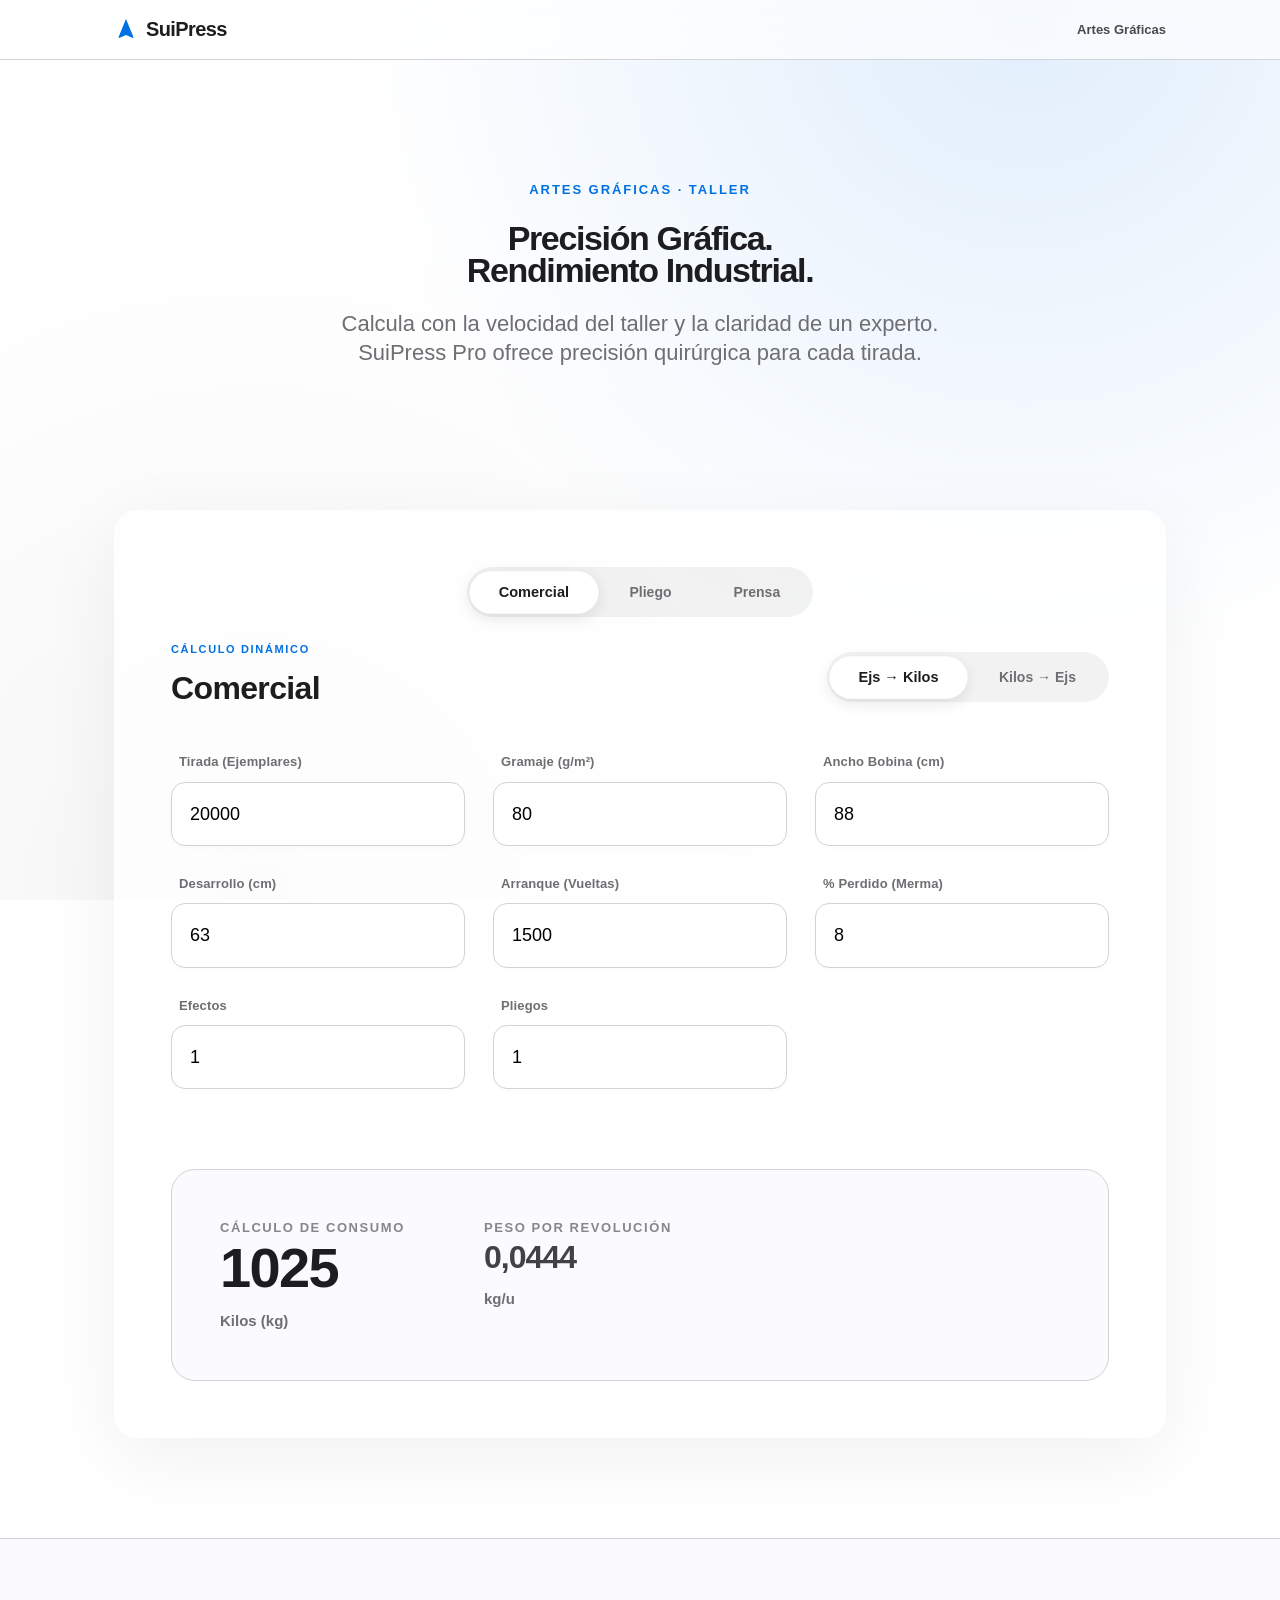
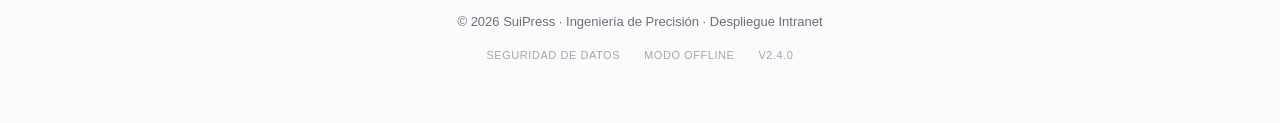
==== index-2.html @ c3dbd007 "Update index.html and add index-2.html" ====
<!doctype html>
<html lang="es">
<head>
  <meta charset="utf-8" />
  <meta name="viewport" content="width=device-width, initial-scale=1" />
  <meta name="description" content="SuiPress: Calculadora Industrial de Precisión para Artes Gráficas" />
  <title>SuiPress · Precisión Gráfica Industrial</title>
  <style>
    /* ─── tokens: Apple Design System ─────────────────────────────────── */
    :root {
      --bg:      #ffffff;
      --surface: #f5f5f7;
      --surface-warm: #fbfbfd;
      --fg:      #1d1d1f;
      --fg-2:    #424245;
      --muted:   #6e6e73;
      --meta:    #86868b;
      --border:  #d2d2d7;
      --accent:  #0071e3;
      --accent-hover: #0077ed;
      --accent-active: #0066cc;

      --accent-soft: color-mix(in oklab, var(--accent) 12%, transparent);
      --glass-bg: rgba(255, 255, 255, 0.72);
      --glass-border: rgba(255, 255, 255, 0.4);

      --font-display: -apple-system, BlinkMacSystemFont, "SF Pro Display", "SF Pro Icons", "Helvetica Neue", Helvetica, Arial, sans-serif;
      --font-body:    -apple-system, BlinkMacSystemFont, "SF Pro Text", "SF Pro Icons", "Helvetica Neue", Helvetica, Arial, sans-serif;
      
      --fs-h1: clamp(48px, 8vw, 88px);
      --fs-h2: clamp(24px, 4vw, 36px);
      --fs-body: 17px;

      --radius: 14px;
      --radius-lg: 24px;
      --radius-pill: 980px;

      --ease-standard: cubic-bezier(0.28, 0, 0.22, 1);
      --motion-base: 220ms;
      --motion-slow: 500ms;
      
      --focus-ring: 0 0 0 4px color-mix(in oklab, var(--accent), transparent 65%);
    }

    /* ─── reset & base ──────────────────────────────────────────────── */
    *, *::before, *::after { box-sizing: border-box; }
    html { -webkit-text-size-adjust: 100%; scroll-behavior: smooth; }
    body {
      margin: 0;
      background: var(--bg);
      background-image: radial-gradient(circle at 80% 0%, var(--accent-soft) 0%, transparent 50%),
                        radial-gradient(circle at 20% 100%, var(--surface) 0%, transparent 50%);
      background-attachment: fixed;
      color: var(--fg);
      font-family: var(--font-body);
      font-size: var(--fs-body);
      line-height: 1.47;
      -webkit-font-smoothing: antialiased;
      overflow-x: hidden;
      min-height: 100vh;
      display: flex;
      flex-direction: column;
    }
    button { 
      font: inherit; 
      cursor: pointer; 
      border: none; 
      background: none; 
      transition: all var(--motion-base) var(--ease-standard); 
      outline: none;
    }
    button:focus-visible { box-shadow: var(--focus-ring); }
    
    input { 
      font: inherit; 
      outline: none; 
      appearance: textfield;
      -moz-appearance: textfield;
    }
    input::-webkit-outer-spin-button,
    input::-webkit-inner-spin-button {
      -webkit-appearance: none;
      margin: 0;
    }

    /* ─── layout ────────────────────────────────────────────────────── */
    .container { max-width: 1100px; margin-inline: auto; padding-inline: 24px; width: 100%; }
    .section { padding-block: clamp(60px, 10vw, 120px); }
    .stack { display: flex; flex-direction: column; gap: 24px; }
    
    /* ─── animations ────────────────────────────────────────────────── */
    @keyframes revealUp {
      from { opacity: 0; transform: translateY(40px); filter: blur(15px); }
      to { opacity: 1; transform: translateY(0); filter: blur(0); }
    }
    @keyframes pulseResult {
      0% { transform: scale(1); filter: brightness(1); }
      40% { transform: scale(1.05); color: var(--accent); filter: brightness(1.2); }
      100% { transform: scale(1); filter: brightness(1); }
    }
    @keyframes slideIn {
      from { opacity: 0; transform: translateX(40px); filter: blur(10px); }
      to { opacity: 1; transform: translateX(0); filter: blur(0); }
    }

    .animate-reveal { animation: revealUp 1s var(--ease-standard) both; }
    .animate-stagger > * { animation: revealUp 1s var(--ease-standard) both; }
    .animate-stagger > *:nth-child(1) { animation-delay: 0.1s; }
    .animate-stagger > *:nth-child(2) { animation-delay: 0.15s; }
    .animate-stagger > *:nth-child(3) { animation-delay: 0.2s; }
    .animate-stagger > *:nth-child(4) { animation-delay: 0.25s; }
    .animate-stagger > *:nth-child(5) { animation-delay: 0.3s; }
    .animate-stagger > *:nth-child(6) { animation-delay: 0.35s; }
    .animate-stagger > *:nth-child(7) { animation-delay: 0.4s; }
    .animate-stagger > *:nth-child(8) { animation-delay: 0.45s; }

    .module-transition { animation: slideIn 0.6s var(--ease-standard) both; }

    @media (prefers-reduced-motion: reduce) {
      *, *::before, *::after {
        animation-duration: 0.01ms !important;
        animation-iteration-count: 1 !important;
        transition-duration: 0.01ms !important;
        scroll-behavior: auto !important;
      }
    }

    /* ─── components ────────────────────────────────────────────────── */
    .glass-card {
      background: var(--glass-bg);
      backdrop-filter: blur(40px) saturate(210%);
      -webkit-backdrop-filter: blur(40px) saturate(210%);
      border: 1px solid var(--glass-border);
      border-radius: var(--radius-lg);
      padding: 56px;
      box-shadow: 0 20px 80px rgba(0,0,0,0.06);
      transition: all var(--motion-base) var(--ease-standard);
    }
    .glass-card:hover { transform: translateY(-4px); box-shadow: 0 30px 100px rgba(0,0,0,0.08); }

    .topnav {
      position: sticky; top: 0; z-index: 100;
      background: rgba(255,255,255,0.7);
      backdrop-filter: blur(25px);
      border-bottom: 1px solid var(--border);
      height: 60px;
      display: flex; align-items: center;
      transition: all var(--motion-base);
    }

    .h1 { font-family: var(--font-display); font-weight: 700; letter-spacing: -0.04em; line-height: 0.95; }
    .h2 { font-family: var(--font-display); font-weight: 600; letter-spacing: -0.02em; }
    .muted { color: var(--muted); }

    .tabs-nav {
      display: flex; gap: 6px; background: rgba(0,0,0,0.05); padding: 5px; border-radius: var(--radius-pill); align-self: center;
    }
    .tab-btn {
      padding: 10px 28px; border-radius: var(--radius-pill); font-size: 14px; font-weight: 600; color: var(--muted);
      transition: all var(--motion-base) var(--ease-standard);
    }
    .tab-btn:hover { color: var(--fg); background: rgba(0,0,0,0.02); }
    .tab-btn.active {
      background: var(--bg); color: var(--fg); box-shadow: 0 4px 15px rgba(0,0,0,0.1);
      transform: scale(1.04);
    }

    .input-grid {
      display: grid; grid-template-columns: repeat(auto-fill, minmax(220px, 1fr)); gap: 28px;
    }
    .field-box { display: flex; flex-direction: column; gap: 10px; }
    .field-box label { font-size: 13px; font-weight: 600; color: var(--muted); padding-left: 8px; letter-spacing: 0.01em; transition: color var(--motion-base); }
    .field-box:focus-within label { color: var(--accent); }
    .field-box input {
      background: var(--bg); border: 1px solid var(--border); border-radius: var(--radius); padding: 18px;
      font-size: 18px; transition: all var(--motion-base) var(--ease-standard);
      box-shadow: 0 2px 4px rgba(0,0,0,0.02);
    }
    .field-box input:hover { border-color: var(--meta); }
    .field-box input:focus {
      border-color: var(--accent); box-shadow: 0 10px 30px rgba(0, 113, 227, 0.15); transform: translateY(-4px);
    }

    /* ─── prensa specific ───────────────────────────────────────────── */
    .prensa-container { display: flex; flex-direction: column; gap: 40px; }
    .bobina-row { display: grid; grid-template-columns: 1fr 1fr; gap: 28px; }
    .bobina-col {
      padding: 32px;
      border-radius: var(--radius);
      display: flex;
      flex-direction: column;
      gap: 24px;
      transition: all var(--motion-base);
    }
    .bobina-col.a { 
      background: rgba(0, 113, 227, 0.05); 
      border: 1px solid rgba(0, 113, 227, 0.15); 
    }
    .bobina-col.b { 
      background: rgba(52, 199, 89, 0.05); 
      border: 1px solid rgba(52, 199, 89, 0.15); 
    }
    .bobina-col h3 {
      font-size: 14px;
      font-weight: 700;
      text-transform: uppercase;
      letter-spacing: 0.12em;
      margin-bottom: 12px;
    }
    .bobina-col.a h3 { color: var(--accent); }
    .bobina-col.b h3 { color: #248a3d; }

    .results-area {
      margin-top: 56px; padding: 48px; border-radius: var(--radius-lg); background: var(--surface-warm);
      display: flex; justify-content: flex-start; flex-wrap: wrap; gap: 64px;
      border: 1px solid var(--border);
      transition: all var(--motion-base) var(--ease-standard);
    }
    .results-area.prensa-mode {
      justify-content: flex-start;
      display: grid;
      grid-template-columns: repeat(auto-fit, minmax(280px, 1fr));
      gap: 48px;
    }
    .result-block { display: flex; flex-direction: column; gap: 6px; min-width: 200px; transition: transform var(--motion-base); text-align: left; }
    .result-block.accent-a { color: var(--accent); }
    .result-block.accent-b { color: #248a3d; }
    .result-label { font-size: 13px; font-weight: 600; color: var(--meta); text-transform: uppercase; letter-spacing: 0.12em; }
    .result-value { font-size: 56px; font-weight: 700; font-family: var(--font-display); letter-spacing: -0.03em; line-height: 0.9; }
    .result-value.pulse { animation: pulseResult 0.6s var(--ease-standard); }

    @media (max-width: 850px) {
      .bobina-row { grid-template-columns: 1fr; }
    }

    footer {
      margin-top: auto;
      padding-block: 60px;
      border-top: 1px solid var(--border);
      text-align: center;
      font-size: 13px;
      color: var(--muted);
      background: var(--surface-warm);
    }

    /* ─── mobile ────────────────────────────────────────────────────── */
    @media (max-width: 640px) {
      .glass-card { padding: 40px 24px; }
      .results-area { flex-direction: column; align-items: flex-start; gap: 48px; padding: 32px 24px; }
      .h1 { font-size: 56px; }
      .result-value { font-size: 48px; }
    }
  </style>
</head>
<body>

  <nav class="topnav" aria-label="Navegación principal">
    <div class="container" style="display: flex; align-items: center; justify-content: space-between;">
      <span style="font-weight: 700; font-size: 20px; letter-spacing: -0.03em; display: flex; align-items: center; gap: 8px;">
        <svg width="24" height="24" viewBox="0 0 24 24" fill="none" xmlns="http://www.w3.org/2000/svg" style="fill: var(--accent);">
          <path d="M12 2L4.5 20.29L5.21 21L12 18L18.79 21L19.5 20.29L12 2Z" />
        </svg>
        SuiPress
      </span>
      <div style="display: flex; gap: 32px; font-size: 13px; font-weight: 600; opacity: 0.8;" class="nav-info">
        <span>Artes Gráficas</span>
      </div>
    </div>
  </nav>

  <header class="section container animate-reveal" style="text-align: center;">
    <span class="eyebrow" style="font-size: 13px; font-weight: 700; text-transform: uppercase; letter-spacing: 0.15em; color: var(--accent); margin-bottom: 16px; display: block;">Artes Gráficas · Taller</span>
    <h1 class="h1">Precisión Gráfica.<br>Rendimiento Industrial.</h1>
    <p class="muted" style="font-size: 22px; max-width: 640px; margin-inline: auto; font-weight: 400; margin-top: 24px; line-height: 1.3;">
      Calcula con la velocidad del taller y la claridad de un experto. SuiPress Pro ofrece precisión quirúrgica para cada tirada.
    </p>
  </header>

  <main class="container animate-reveal" style="padding-bottom: 100px;">
    <div class="glass-card stack" role="region" aria-label="Herramienta de cálculo">
      
      <div class="tabs-nav" role="tablist" aria-label="Módulos de cálculo">
        <button class="tab-btn active" role="tab" aria-selected="true" aria-controls="module-container" id="tab-rotativa" onclick="switchModule('rotativa')">Comercial</button>
        <button class="tab-btn" role="tab" aria-selected="false" aria-controls="module-container" id="tab-plano" onclick="switchModule('plano')">Pliego</button>
        <button class="tab-btn" role="tab" aria-selected="false" aria-controls="module-container" id="tab-prensa" onclick="switchModule('prensa')">Prensa</button>
      </div>

      <div id="module-container" aria-live="polite">
        <!-- Render dinámico aquí -->
      </div>

      <div class="results-area" aria-live="polite">
        <!-- Resultados se inyectan aquí -->
      </div>

    </div>
  </main>

  <footer>
    <div class="container">
      <p style="font-weight: 500;">&copy; 2026 SuiPress · Ingeniería de Precisión · Despliegue Intranet</p>
      <div style="margin-top: 16px; display: flex; justify-content: center; gap: 24px; opacity: 0.6; font-size: 11px; text-transform: uppercase; letter-spacing: 0.05em;">
        <span>Seguridad de Datos</span>
        <span>Modo Offline</span>
        <span>v2.4.0</span>
      </div>
    </div>
  </footer>

  <script>
    /* ─── CALCULATOR CORE LOGIC ────────────────────────────────────── */
    const CalculatorCore = {
      rotativa: {
        ejemplaresAKilos({vueltasArranque=0, perdidoPct=0, tirada=0, gramaje=0, pliegos=1, efectos=1, desarrollo=0, bobina=0}) {
          if (vueltasArranque === 0 && tirada === 0) return 0;
          const revs = ((tirada / efectos) * (1 + (perdidoPct / 100))) + vueltasArranque;
          const pesoRev = (gramaje / 1000) * (desarrollo / 100) * (bobina / 100) * pliegos;
          return revs * pesoRev;
        },
        kilosAEjemplares({kilos=0, bobina=0, gramaje=0, perdidoPct=0, efectos=1, desarrollo=0, arranque=0, pliegos=1}) {
          if (kilos === 0) return 0;
          const pesoRev = (desarrollo / 100) * (bobina / 100) * (gramaje / 1000) * pliegos;
          if (pesoRev === 0) return 0;
          return (((kilos - (arranque * pesoRev)) * 100) / ((100 + perdidoPct) * pesoRev)) * efectos;
        }
      },
      plano: {
        pesoHoja(alto, ancho, gramaje) { return (alto / 100) * (ancho / 100) * (gramaje / 1000); },
        pliegosAKilos(pliegos, alto, ancho, gramaje) { return this.pesoHoja(alto, ancho, gramaje) * pliegos; },
        kilosAPliegos(kilos, alto, ancho, gramaje) { 
          const ph = this.pesoHoja(alto, ancho, gramaje);
          return ph === 0 ? 0 : kilos / ph;
        }
      },
      prensa: {
        calcularFactorEfectivo(anchoBobina, web, efectos) {
          if (efectos === 0) return 0;
          return (anchoBobina * web) / efectos;
        },
        ejemplaresAKilos({paginas=0, tirada=0, arranque=0, anchoPagina=0, altoPagina=0, perdidoPct=0, gramaje=0, arranquesVersiones=1, bobinaA={ancho:0, web:0, efectos:1}, bobinaB={ancho:0, web:0, efectos:1}}) {
          const factA = this.calcularFactorEfectivo(bobinaA.ancho, bobinaA.web, bobinaA.efectos);
          const factB = this.calcularFactorEfectivo(bobinaB.ancho, bobinaB.web, bobinaB.efectos);
          const factTotal = factA + factB;
          if (factTotal === 0) return { kilosA: 0, kilosB: 0, kilosTotal: 0 };
          const ejemplaresTotal = tirada * (1 + (perdidoPct / 100)) + (arranquesVersiones * arranque);
          const pesoTotal = (paginas / 2) * (altoPagina / 100) * (anchoPagina / 100) * (gramaje / 1000) * ejemplaresTotal;
          const kilosA = pesoTotal * (factA / factTotal);
          const kilosB = pesoTotal * (factB / factTotal);
          return { kilosA, kilosB, kilosTotal: kilosA + kilosB };
        },
        kilosAEjemplares({kilosTotal=0, paginas=0, arranque=0, anchoPagina=0, altoPagina=0, perdidoPct=0, gramaje=0, arranquesVersiones=1}) {
          if (kilosTotal === 0) return 0;
          const pesoE = (paginas / 2) * (altoPagina / 100) * (anchoPagina / 100) * (gramaje / 1000);
          if (pesoE === 0) return 0;
          return ((kilosTotal / pesoE) - (arranquesVersiones * arranque)) / (1 + (perdidoPct / 100));
        }
      }
    };

    /* ─── UI CONTROLLER ────────────────────────────────────────────── */
    const CONFIG = {
      rotativa: {
        title: "Comercial",
        modes: [{id: 'e2k', label: 'Ejs → Kilos'}, {id: 'k2e', label: 'Kilos → Ejs'}],
        fields: {
          e2k: [
            {id: 'tirada', label: 'Tirada (Ejemplares)', val: 20000},
            {id: 'gramaje', label: 'Gramaje (g/m²)', val: 80},
            {id: 'bobina', label: 'Ancho Bobina (cm)', val: 88},
            {id: 'desarrollo', label: 'Desarrollo (cm)', val: 63},
            {id: 'vueltasArranque', label: 'Arranque (Vueltas)', val: 1500},
            {id: 'perdidoPct', label: '% Perdido (Merma)', val: 8},
            {id: 'efectos', label: 'Efectos', val: 1},
            {id: 'pliegos', label: 'Pliegos', val: 1}
          ],
          k2e: [
            {id: 'kilos', label: 'Kilos Disponibles', val: 1000},
            {id: 'gramaje', label: 'Gramaje (g/m²)', val: 80},
            {id: 'bobina', label: 'Ancho Bobina (cm)', val: 88},
            {id: 'desarrollo', label: 'Desarrollo (cm)', val: 63},
            {id: 'perdidoPct', label: '% Perdido (Merma)', val: 8},
            {id: 'arranque', label: 'Arranque (Vueltas)', val: 1500},
            {id: 'efectos', label: 'Efectos', val: 1},
            {id: 'pliegos', label: 'Pliegos', val: 1}
          ]
        }
      },
      plano: {
        title: "Pliego",
        modes: [{id: 'p2k', label: 'Pliegos → Kilos'}, {id: 'k2p', label: 'Kilos → Pliegos'}],
        fields: {
          p2k: [
            {id: 'pliegos', label: 'Cantidad Pliegos', val: 5000},
            {id: 'alto', label: 'Alto Hoja (cm)', val: 100},
            {id: 'ancho', label: 'Ancho Hoja (cm)', val: 70},
            {id: 'gramaje', label: 'Gramaje (g/m²)', val: 115}
          ],
          k2p: [
            {id: 'kilos', label: 'Kilos Totales', val: 250},
            {id: 'alto', label: 'Alto Hoja (cm)', val: 100},
            {id: 'ancho', label: 'Ancho Hoja (cm)', val: 70},
            {id: 'gramaje', label: 'Gramaje (g/m²)', val: 115}
          ]
        }
      },
      prensa: {
        title: "Prensa",
        modes: [{id: 'e2k', label: 'Ejs → Kilos'}, {id: 'k2e', label: 'Kilos → Ejs'}],
        fields: {
          e2k: [
            {id: 'tirada', label: 'Tirada (Ejs)', val: 15000},
            {id: 'paginas', label: 'Páginas Totales', val: 32},
            {id: 'gramaje', label: 'Gramaje (g/m²)', val: 45},
            {id: 'anchoPagina', label: 'Ancho Pág (cm)', val: 28.9},
            {id: 'altoPagina', label: 'Alto Pág (cm)', val: 39},
            {id: 'arranque', label: 'Arranque (Ejs)', val: 1200},
            {id: 'perdidoPct', label: '% Perdido', val: 7.5},
            {id: 'versiones', label: 'Arranques Versión', val: 1},
            {id: 'bobinaA_ancho', label: 'Ancho Bobina A (cm)', val: 57.8, group: 'A'},
            {id: 'bobinaA_web', label: 'Torres', val: 1, group: 'A'},
            {id: 'bobinaA_efectos', label: 'Efectos', val: 2, group: 'A'},
            {id: 'bobinaB_ancho', label: 'Ancho Bobina B (cm)', val: 28.9, group: 'B'},
            {id: 'bobinaB_web', label: 'Torres', val: 1, group: 'B'},
            {id: 'bobinaB_efectos', label: 'Efectos', val: 1, group: 'B'}
          ],
          k2e: [
            {id: 'kilosTotal', label: 'Kilos Totales', val: 850},
            {id: 'paginas', label: 'Páginas Totales', val: 32},
            {id: 'gramaje', label: 'Gramaje (g/m²)', val: 45},
            {id: 'anchoPagina', label: 'Ancho Pág (cm)', val: 28.9},
            {id: 'altoPagina', label: 'Alto Pág (cm)', val: 39},
            {id: 'arranque', label: 'Arranque (Ejs)', val: 1200},
            {id: 'perdidoPct', label: '% Perdido', val: 7.5},
            {id: 'versiones', label: 'Arranques Versión', val: 1}
          ]
        }
      }
    };

    let state = { mod: 'rotativa', mode: 'e2k' };

    function switchModule(mod) {
      state.mod = mod;
      state.mode = CONFIG[mod].modes[0].id;
      
      document.querySelectorAll('.tab-btn').forEach(b => {
        const isActive = b.id.includes(mod);
        b.classList.toggle('active', isActive);
        b.setAttribute('aria-selected', isActive);
      });
      
      render();
    }

    function switchMode(mode) {
      state.mode = mode;
      render();
    }

    function renderField(f) {
      return `
        <div class="field-box">
          <label for="${f.id}">${f.label}</label>
          <input type="number" id="${f.id}" value="${f.val}" oninput="debouncedCalculate()" step="any" aria-required="true">
        </div>
      `;
    }

    let calcTimeout;
    function debouncedCalculate() {
      clearTimeout(calcTimeout);
      calcTimeout = setTimeout(calculate, 50);
    }

    function render() {
      const modData = CONFIG[state.mod];
      let fieldsHtml = '';

      if (state.mod === 'prensa' && state.mode === 'e2k') {
        const commonFields = modData.fields.e2k.filter(f => !f.group);
        const groupA = modData.fields.e2k.filter(f => f.group === 'A');
        const groupB = modData.fields.e2k.filter(f => f.group === 'B');

        fieldsHtml = `
          <div class="prensa-container">
            <div class="input-grid animate-stagger">
              ${commonFields.map(f => renderField(f)).join('')}
            </div>
            <div class="bobina-row animate-stagger">
              <div class="bobina-col a">
                <h3>Bobina A</h3>
                ${groupA.map(f => renderField(f)).join('')}
              </div>
              <div class="bobina-col b">
                <h3>Bobina B</h3>
                ${groupB.map(f => renderField(f)).join('')}
              </div>
            </div>
          </div>
        `;
      } else {
        fieldsHtml = `
          <div class="input-grid animate-stagger">
            ${modData.fields[state.mode].map(f => renderField(f)).join('')}
          </div>
        `;
      }

      const html = `
        <div class="module-transition" role="tabpanel" aria-labelledby="tab-${state.mod}">
          <div style="display: flex; justify-content: space-between; align-items: flex-end; margin-bottom: 40px; gap: 20px; flex-wrap: wrap;">
            <div>
              <span class="eyebrow" style="color: var(--accent); font-size: 11px; font-weight: 700; text-transform: uppercase; letter-spacing: 0.15em; display: block; margin-bottom: 8px;">Cálculo Dinámico</span>
              <h2 class="h2" style="margin: 0; font-size: 32px;">${modData.title}</h2>
            </div>
            <div class="tabs-nav" role="tablist">
              ${modData.modes.map(m => `
                <button class="tab-btn ${state.mode === m.id ? 'active' : ''}" 
                  role="tab" 
                  aria-selected="${state.mode === m.id}" 
                  onclick="switchMode('${m.id}')">${m.label}</button>
              `).join('')}
            </div>
          </div>
          ${fieldsHtml}
        </div>
      `;
      document.getElementById('module-container').innerHTML = html;
      calculate();
    }

    function calculate() {
      const inputs = {};
      document.querySelectorAll('input').forEach(i => inputs[i.id] = parseFloat(i.value) || 0);
      
      let res = 0, sec = 0, label = "Cálculo de Consumo", secLabel = "Peso por Revolución", unit = "Kilos (kg)", extra = "";

      if (state.mod === 'rotativa') {
        const pesoRev = (inputs.gramaje / 1000) * (inputs.desarrollo / 100) * (inputs.bobina / 100) * (inputs.pliegos || 1);
        sec = pesoRev;
        if (state.mode === 'e2k') {
          res = CalculatorCore.rotativa.ejemplaresAKilos(inputs);
        } else {
          res = CalculatorCore.rotativa.kilosAEjemplares(inputs);
          label = "Tirada Estimada"; unit = "Ejemplares";
        }
      } else if (state.mod === 'plano') {
        sec = CalculatorCore.plano.pesoHoja(inputs.alto, inputs.ancho, inputs.gramaje);
        secLabel = "Peso por Hoja";
        if (state.mode === 'p2k') {
          res = CalculatorCore.plano.pliegosAKilos(inputs.pliegos, inputs.alto, inputs.ancho, inputs.gramaje);
        } else {
          res = CalculatorCore.plano.kilosAPliegos(inputs.kilos, inputs.alto, inputs.ancho, inputs.gramaje);
          label = "Pliegos Estimados"; unit = "Hojas";
        }
      } else if (state.mod === 'prensa') {
        sec = (inputs.paginas / 2) * (inputs.altoPagina / 100) * (inputs.anchoPagina / 100) * (inputs.gramaje / 1000);
        secLabel = "Peso por Ejemplar";
        if (state.mode === 'e2k') {
          const p = CalculatorCore.prensa.ejemplaresAKilos({
            ...inputs,
            bobinaA: { ancho: inputs.bobinaA_ancho, web: inputs.bobinaA_web, efectos: inputs.bobinaA_efectos },
            bobinaB: { ancho: inputs.bobinaB_ancho, web: inputs.bobinaB_web, efectos: inputs.bobinaB_efectos },
            arranquesVersiones: inputs.versiones
          });
          
          updateUIPrensa(p, sec, inputs.bobinaA_ancho, inputs.bobinaB_ancho);
          return;
        } else {
          res = CalculatorCore.prensa.kilosAEjemplares({...inputs, arranquesVersiones: inputs.versiones});
          label = "Tirada Estimada"; unit = "Ejemplares";
        }
      }

      updateUI(res, sec, label, secLabel, unit, extra);
    }

    function updateUI(val, sec, label, secLabel, unit) {
      const resultsArea = document.querySelector('.results-area');
      resultsArea.classList.remove('prensa-mode');
      
      const prevVal = document.getElementById('main-result-value')?.innerText;
      const currentVal = val.toLocaleString('es-ES', { maximumFractionDigits: 0 });
      
      resultsArea.innerHTML = `
        <div class="result-block">
          <span class="result-label">${label}</span>
          <span class="result-value ${prevVal !== currentVal ? 'pulse' : ''}" id="main-result-value">${currentVal}</span>
          <span style="font-size: 15px; font-weight: 600; color: var(--muted); margin-top: 10px;">${unit}</span>
        </div>
        <div class="result-block">
          <span class="result-label">${secLabel}</span>
          <span class="result-value" style="font-size: 32px; color: var(--fg-2);">${sec.toLocaleString('es-ES', { minimumFractionDigits: 4, maximumFractionDigits: 4 })}</span>
          <span style="font-size: 15px; font-weight: 600; color: var(--muted); margin-top: 10px;">kg/u</span>
        </div>
      `;
    }

    function updateUIPrensa(p, sec, anchoA, anchoB) {
      const resultsArea = document.querySelector('.results-area');
      resultsArea.classList.add('prensa-mode');
      
      resultsArea.innerHTML = `
        <div class="result-block accent-a animate-reveal">
          <span class="result-label">Consumo Bobina A (${anchoA} cm)</span>
          <span class="result-value pulse">${p.kilosA.toLocaleString('es-ES', {maximumFractionDigits: 0})}</span>
          <span style="font-size: 15px; font-weight: 600; color: var(--muted); margin-top: 10px;">Kilos (kg)</span>
        </div>
        <div class="result-block accent-b animate-reveal">
          <span class="result-label">Consumo Bobina B (${anchoB} cm)</span>
          <span class="result-value pulse">${p.kilosB.toLocaleString('es-ES', {maximumFractionDigits: 0})}</span>
          <span style="font-size: 15px; font-weight: 600; color: var(--muted); margin-top: 10px;">Kilos (kg)</span>
        </div>
        <div class="result-block animate-reveal">
          <span class="result-label">Peso por Ejemplar</span>
          <span class="result-value" style="font-size: 32px; color: var(--fg-2);">${sec.toLocaleString('es-ES', {minimumFractionDigits: 4, maximumFractionDigits: 4})}</span>
          <span style="font-size: 15px; font-weight: 600; color: var(--muted); margin-top: 10px;">kg/u</span>
        </div>
      `;
    }

    switchModule('rotativa');
  </script>
</body>
</html>
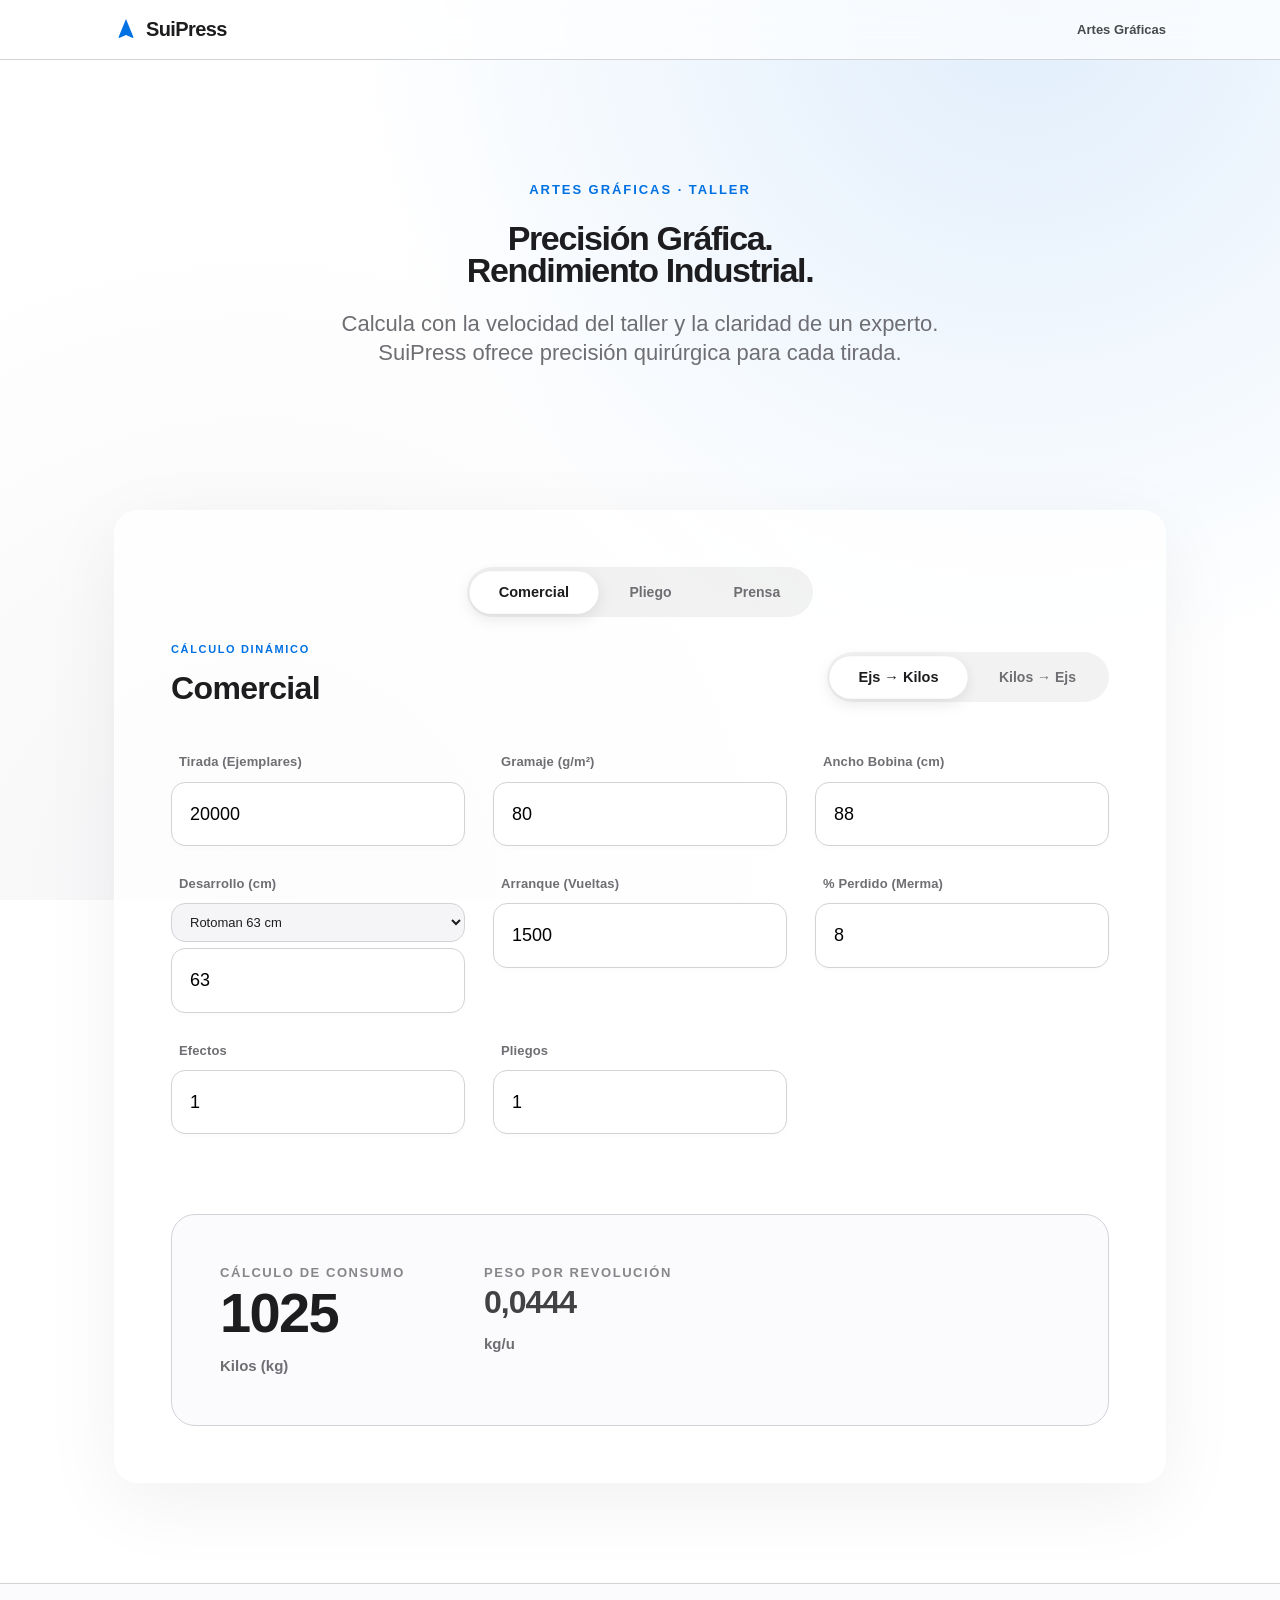
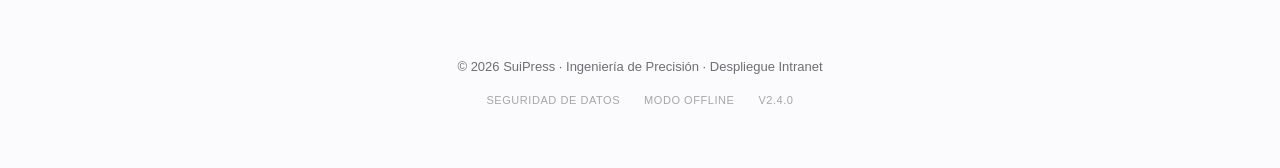
==== commit 08892694: "Recompilado y limpiado" ====
--- a/index-2.html
+++ b/index-2.html
@@ -182,6 +182,22 @@
       border-color: var(--accent); box-shadow: 0 10px 30px rgba(0, 113, 227, 0.15); transform: translateY(-4px);
     }
 
+    .field-select {
+      background: var(--surface);
+      border: 1px solid var(--border);
+      border-radius: var(--radius);
+      padding: 10px 14px;
+      font-size: 13px;
+      font-weight: 500;
+      color: var(--fg);
+      cursor: pointer;
+      margin-bottom: -4px;
+      transition: all var(--motion-base) var(--ease-standard);
+      outline: none;
+    }
+    .field-select:hover { background: #fff; border-color: var(--meta); }
+    .field-select:focus { border-color: var(--accent); }
+
     /* ─── prensa specific ───────────────────────────────────────────── */
     .prensa-container { display: flex; flex-direction: column; gap: 40px; }
     .bobina-row { display: grid; grid-template-columns: 1fr 1fr; gap: 28px; }
@@ -273,7 +289,7 @@
     <span class="eyebrow" style="font-size: 13px; font-weight: 700; text-transform: uppercase; letter-spacing: 0.15em; color: var(--accent); margin-bottom: 16px; display: block;">Artes Gráficas · Taller</span>
     <h1 class="h1">Precisión Gráfica.<br>Rendimiento Industrial.</h1>
     <p class="muted" style="font-size: 22px; max-width: 640px; margin-inline: auto; font-weight: 400; margin-top: 24px; line-height: 1.3;">
-      Calcula con la velocidad del taller y la claridad de un experto. SuiPress Pro ofrece precisión quirúrgica para cada tirada.
+      Calcula con la velocidad del taller y la claridad de un experto. SuiPress ofrece precisión quirúrgica para cada tirada.
     </p>
   </header>
 
@@ -338,20 +354,20 @@
           if (efectos === 0) return 0;
           return (anchoBobina * web) / efectos;
         },
-        ejemplaresAKilos({paginas=0, tirada=0, arranque=0, anchoPagina=0, altoPagina=0, perdidoPct=0, gramaje=0, arranquesVersiones=1, bobinaA={ancho:0, web:0, efectos:1}, bobinaB={ancho:0, web:0, efectos:1}}) {
+        ejemplaresAKilos({paginas=0, tirada=0, arranque=0, desarrollo=0, altoPagina=0, perdidoPct=0, gramaje=0, arranquesVersiones=1, bobinaA={ancho:0, web:0, efectos:1}, bobinaB={ancho:0, web:0, efectos:1}}) {
           const factA = this.calcularFactorEfectivo(bobinaA.ancho, bobinaA.web, bobinaA.efectos);
           const factB = this.calcularFactorEfectivo(bobinaB.ancho, bobinaB.web, bobinaB.efectos);
           const factTotal = factA + factB;
           if (factTotal === 0) return { kilosA: 0, kilosB: 0, kilosTotal: 0 };
           const ejemplaresTotal = tirada * (1 + (perdidoPct / 100)) + (arranquesVersiones * arranque);
-          const pesoTotal = (paginas / 2) * (altoPagina / 100) * (anchoPagina / 100) * (gramaje / 1000) * ejemplaresTotal;
+          const pesoTotal = (paginas / 2) * (altoPagina / 100) * (desarrollo / 100) * (gramaje / 1000) * ejemplaresTotal;
           const kilosA = pesoTotal * (factA / factTotal);
           const kilosB = pesoTotal * (factB / factTotal);
           return { kilosA, kilosB, kilosTotal: kilosA + kilosB };
         },
-        kilosAEjemplares({kilosTotal=0, paginas=0, arranque=0, anchoPagina=0, altoPagina=0, perdidoPct=0, gramaje=0, arranquesVersiones=1}) {
+        kilosAEjemplares({kilosTotal=0, paginas=0, arranque=0, desarrollo=0, altoPagina=0, perdidoPct=0, gramaje=0, arranquesVersiones=1}) {
           if (kilosTotal === 0) return 0;
-          const pesoE = (paginas / 2) * (altoPagina / 100) * (anchoPagina / 100) * (gramaje / 1000);
+          const pesoE = (paginas / 2) * (altoPagina / 100) * (desarrollo / 100) * (gramaje / 1000);
           if (pesoE === 0) return 0;
           return ((kilosTotal / pesoE) - (arranquesVersiones * arranque)) / (1 + (perdidoPct / 100));
         }
@@ -368,7 +384,12 @@
             {id: 'tirada', label: 'Tirada (Ejemplares)', val: 20000},
             {id: 'gramaje', label: 'Gramaje (g/m²)', val: 80},
             {id: 'bobina', label: 'Ancho Bobina (cm)', val: 88},
-            {id: 'desarrollo', label: 'Desarrollo (cm)', val: 63},
+            {id: 'desarrollo', label: 'Desarrollo (cm)', val: 63, options: [
+              { label: 'Lithoman 124 cm', value: 124 },
+              { label: 'Rotoman 63 cm', value: 63 },
+              { label: 'Komori 62 cm', value: 62 },
+              { label: 'Otro', value: 'other' }
+            ]},
             {id: 'vueltasArranque', label: 'Arranque (Vueltas)', val: 1500},
             {id: 'perdidoPct', label: '% Perdido (Merma)', val: 8},
             {id: 'efectos', label: 'Efectos', val: 1},
@@ -378,7 +399,12 @@
             {id: 'kilos', label: 'Kilos Disponibles', val: 1000},
             {id: 'gramaje', label: 'Gramaje (g/m²)', val: 80},
             {id: 'bobina', label: 'Ancho Bobina (cm)', val: 88},
-            {id: 'desarrollo', label: 'Desarrollo (cm)', val: 63},
+            {id: 'desarrollo', label: 'Desarrollo (cm)', val: 63, options: [
+              { label: 'Lithoman 124 cm', value: 124 },
+              { label: 'Rotoman 63 cm', value: 63 },
+              { label: 'Komori 62 cm', value: 62 },
+              { label: 'Otro', value: 'other' }
+            ]},
             {id: 'perdidoPct', label: '% Perdido (Merma)', val: 8},
             {id: 'arranque', label: 'Arranque (Vueltas)', val: 1500},
             {id: 'efectos', label: 'Efectos', val: 1},
@@ -412,7 +438,12 @@
             {id: 'tirada', label: 'Tirada (Ejs)', val: 15000},
             {id: 'paginas', label: 'Páginas Totales', val: 32},
             {id: 'gramaje', label: 'Gramaje (g/m²)', val: 45},
-            {id: 'anchoPagina', label: 'Ancho Pág (cm)', val: 28.9},
+            {id: 'desarrollo', label: 'Desarrollo (cm)', val: 28.9, options: [
+              { label: 'Wifag 28,9 cm', value: 28.9 },
+              { label: 'Colorman 25,5 cm', value: 25.5 },
+              { label: 'Comet 28,9 cm', value: 28.9 },
+              { label: 'Otro', value: 'other' }
+            ]},
             {id: 'altoPagina', label: 'Alto Pág (cm)', val: 39},
             {id: 'arranque', label: 'Arranque (Ejs)', val: 1200},
             {id: 'perdidoPct', label: '% Perdido', val: 7.5},
@@ -428,7 +459,12 @@
             {id: 'kilosTotal', label: 'Kilos Totales', val: 850},
             {id: 'paginas', label: 'Páginas Totales', val: 32},
             {id: 'gramaje', label: 'Gramaje (g/m²)', val: 45},
-            {id: 'anchoPagina', label: 'Ancho Pág (cm)', val: 28.9},
+            {id: 'desarrollo', label: 'Desarrollo (cm)', val: 28.9, options: [
+              { label: 'Wifag 28,9 cm', value: 28.9 },
+              { label: 'Colorman 25,5 cm', value: 25.5 },
+              { label: 'Comet 28,9 cm', value: 28.9 },
+              { label: 'Otro', value: 'other' }
+            ]},
             {id: 'altoPagina', label: 'Alto Pág (cm)', val: 39},
             {id: 'arranque', label: 'Arranque (Ejs)', val: 1200},
             {id: 'perdidoPct', label: '% Perdido', val: 7.5},
@@ -458,10 +494,27 @@
       render();
     }
 
+    function updatePredefined(fieldId, selectVal) {
+      const input = document.getElementById(fieldId);
+      if (selectVal !== 'other') {
+        input.value = selectVal;
+        debouncedCalculate();
+      } else {
+        input.focus();
+        input.select();
+      }
+    }
+
     function renderField(f) {
+      const hasOptions = f.options && f.options.length > 0;
       return `
         <div class="field-box">
           <label for="${f.id}">${f.label}</label>
+          ${hasOptions ? `
+            <select class="field-select" onchange="updatePredefined('${f.id}', this.value)">
+              ${f.options.map(o => `<option value="${o.value}" ${o.value == f.val ? 'selected' : ''}>${o.label}</option>`).join('')}
+            </select>
+          ` : ''}
           <input type="number" id="${f.id}" value="${f.val}" oninput="debouncedCalculate()" step="any" aria-required="true">
         </div>
       `;
@@ -555,7 +608,7 @@
           label = "Pliegos Estimados"; unit = "Hojas";
         }
       } else if (state.mod === 'prensa') {
-        sec = (inputs.paginas / 2) * (inputs.altoPagina / 100) * (inputs.anchoPagina / 100) * (inputs.gramaje / 1000);
+        sec = (inputs.paginas / 2) * (inputs.altoPagina / 100) * (inputs.desarrollo / 100) * (inputs.gramaje / 1000);
         secLabel = "Peso por Ejemplar";
         if (state.mode === 'e2k') {
           const p = CalculatorCore.prensa.ejemplaresAKilos({
